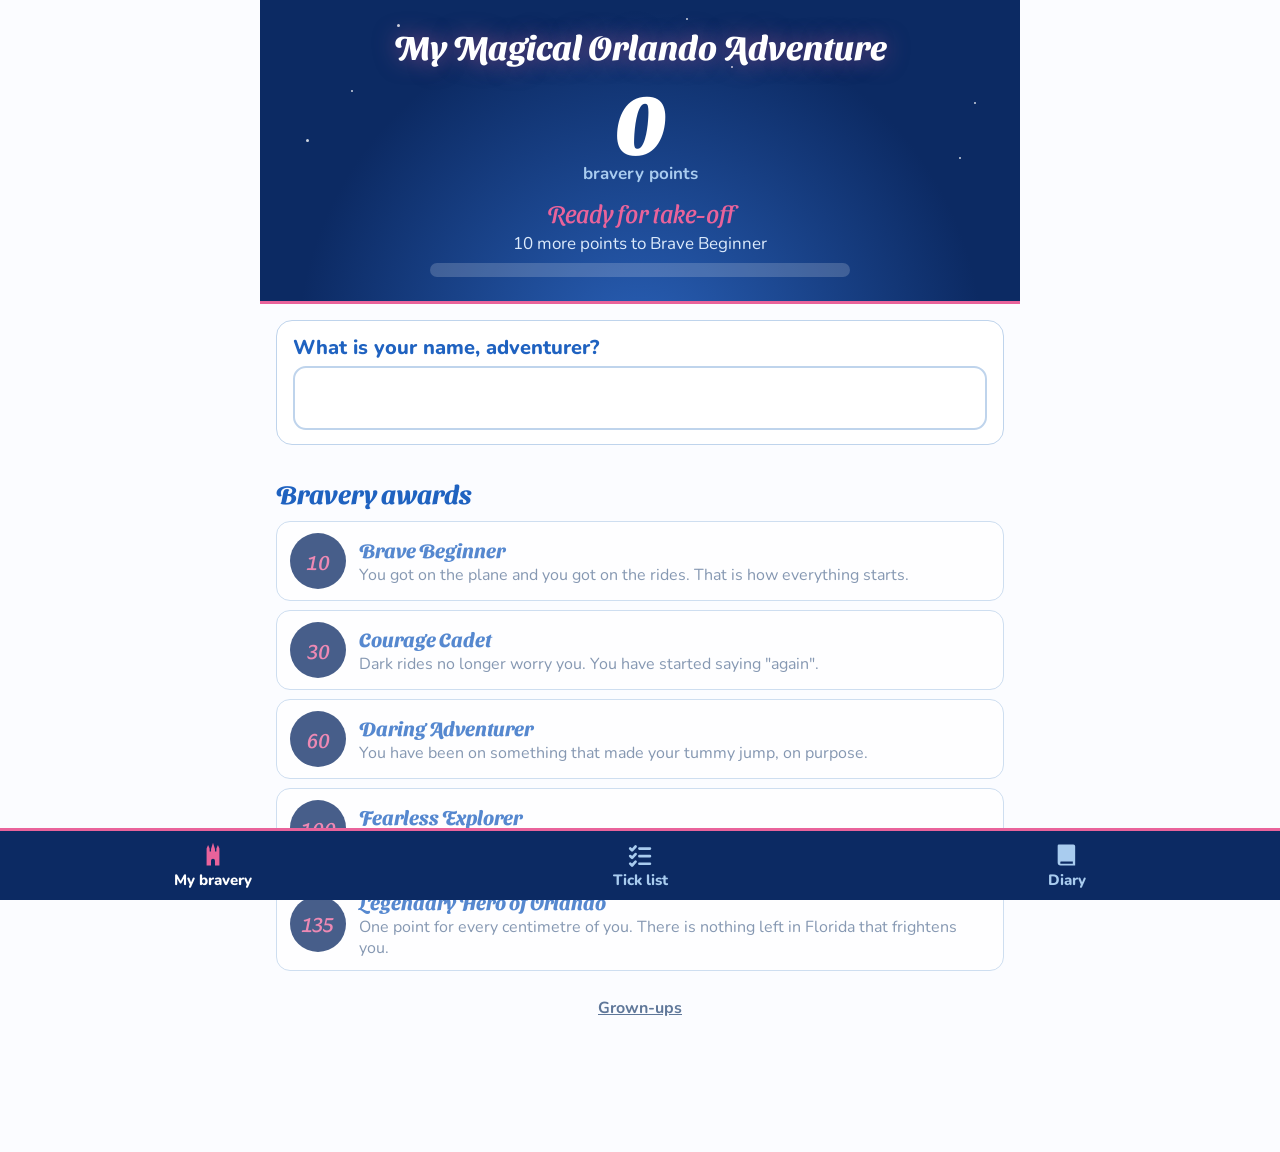
==== index.html @ 1919a065 "Build the tablet adventure book: ticks, bravery, diary, backup Offline web app with storage first: e" ====
<!DOCTYPE html>
<html lang="en-GB">
<head>
<meta charset="utf-8">
<meta name="viewport" content="width=device-width, initial-scale=1, viewport-fit=cover">
<meta name="robots" content="noindex, nofollow">
<meta name="theme-color" content="#0C2A63">
<meta name="referrer" content="no-referrer">
<title>Magical Orlando Adventure</title>
<link rel="manifest" href="./manifest.json">
<link rel="icon" href="./icons/icon-192.png">
<link rel="apple-touch-icon" href="./icons/icon-192.png">
<link rel="stylesheet" href="./fonts.css">
<link rel="stylesheet" href="./styles.css">
<style>
  /* Stops a white flash before the stylesheet arrives */
  html,body{margin:0;background:#FBFCFF;color:#0C2A63}
</style>
</head>
<body>
<svg width="0" height="0" style="position:absolute" aria-hidden="true">
  <symbol id="i-star" viewBox="0 0 24 24"><path d="M12 2.2l2.9 6.3 6.9.8-5.1 4.7 1.4 6.8L12 16.7l-6.1 3.4 1.4-6.8L2.2 9.3l6.9-.8z"/></symbol>
  <symbol id="i-tick" viewBox="0 0 24 24"><path d="M4 12.5l5.2 5.2L20 6.8" fill="none" stroke="currentColor" stroke-width="3.6" stroke-linecap="round" stroke-linejoin="round"/></symbol>
  <symbol id="i-castle" viewBox="0 0 24 24"><path d="M12 1.5l1.7 5.3V9h1.2V6.5l1.3-3 1.3 3V21H6.5V6.5l1.3-3 1.3 3V9h1.2V6.8zM10.3 21h3.4v-4a1.7 1.7 0 00-3.4 0z" fill-rule="evenodd"/></symbol>
  <symbol id="i-list" viewBox="0 0 24 24"><path d="M3.6 6.4l1.6 1.6 3-3.3M3.6 12.9l1.6 1.6 3-3.3M3.6 19.4l1.6 1.6 3-3.3M11.5 6.5h9M11.5 13h9M11.5 19.500h9" fill="none" stroke="currentColor" stroke-width="2.3" stroke-linecap="round" stroke-linejoin="round"/></symbol>
  <symbol id="i-book" viewBox="0 0 24 24"><path d="M5 3h12.500A1.500 1.500 0 0119 4.500V21H6.500A2.500 2.500 0 014 18.500V4a1 1 0 011-1zm1.500 15a1 1 0 000 1.500H17V17.500H6.500a1 1 0 000 .5z" fill-rule="evenodd"/></symbol>
  <symbol id="i-back" viewBox="0 0 24 24"><path d="M15 4.500L7.500 12l7.500 7.500" fill="none" stroke="currentColor" stroke-width="3.2" stroke-linecap="round" stroke-linejoin="round"/></symbol>
</svg>

<main id="app"></main>

<nav class="nav" aria-label="Main">
  <a href="#/" data-nav="home"><svg><use href="#i-castle"/></svg><span>My bravery</span></a>
  <a href="#/parks" data-nav="parks"><svg><use href="#i-list"/></svg><span>Tick list</span></a>
  <a href="#/diary" data-nav="diary"><svg><use href="#i-book"/></svg><span>Diary</span></a>
</nav>

<div class="toast" id="toast" role="status" aria-live="polite"></div>

<noscript>This adventure book needs JavaScript switched on.</noscript>
<script src="./storage.js"></script>
<script src="./app.js"></script>
</body>
</html>
---- fonts.css ----
/* Sansita Swashed and Nunito, Latin subset, from Google Fonts (SIL Open Font License).
   Built in so that no network request is ever needed. */
@font-face{font-family:'Nunito';font-style:normal;font-weight:200 1000;font-display:swap;src:url([data-uri]) format('woff2');unicode-range:U+0000-00FF, U+0131, U+0152-0153, U+02BB-02BC, U+02C6, U+02DA, U+02DC, U+0304, U+0308, U+0329, U+2000-206F, U+20AC, U+2122, U+2191, U+2193, U+2212, U+2215, U+FEFF, U+FFFD}
@font-face{font-family:'Nunito';font-style:italic;font-weight:200 1000;font-display:swap;src:url([data-uri]) format('woff2');unicode-range:U+0000-00FF, U+0131, U+0152-0153, U+02BB-02BC, U+02C6, U+02DA, U+02DC, U+0304, U+0308, U+0329, U+2000-206F, U+20AC, U+2122, U+2191, U+2193, U+2212, U+2215, U+FEFF, U+FFFD}
@font-face{font-family:'Sansita Swashed';font-style:normal;font-weight:300 900;font-display:swap;src:url([data-uri]) format('woff2');unicode-range:U+0000-00FF, U+0131, U+0152-0153, U+02BB-02BC, U+02C6, U+02DA, U+02DC, U+0304, U+0308, U+0329, U+2000-206F, U+20AC, U+2122, U+2191, U+2193, U+2212, U+2215, U+FEFF, U+FFFD}
---- styles.css ----
/* The design tokens are the printed book's, so the two look like a pair */
:root{
  --navy:#0C2A63;
  --blue:#1F62C0;
  --blue-mid:#3E86DC;
  --sky:#D3E5FA;
  --sky-deep:#A9CCEF;
  --pink:#E9639B;
  --pink-deep:#CE3E7C;
  --pink-soft:#FBDDE9;
  --paper:#FBFCFF;
  --line:#BFD4EC;
  --muted:#5F7799;
  --nav-height:72px;
  --tap:64px;
}
*{box-sizing:border-box;-webkit-tap-highlight-color:transparent}
html{-webkit-text-size-adjust:100%;text-size-adjust:100%}
body{
  margin:0;
  background:var(--paper);
  color:var(--navy);
  font-family:'Nunito',"Trebuchet MS",sans-serif;
  font-size:19px;
  line-height:1.3;
  overflow-x:hidden;
}
h1,h2,h3{font-family:'Sansita Swashed',Georgia,serif;font-weight:700;margin:0}
button,input,textarea{font:inherit;color:inherit}
button{cursor:pointer;touch-action:manipulation}
a{color:inherit}
svg{display:block}

main{
  max-width:760px;
  margin:0 auto;
  padding-bottom:calc(var(--nav-height) + 28px + env(safe-area-inset-bottom));
}
.wrap{padding:16px}

/* ---------- bottom nav ---------- */
.nav{
  position:fixed;left:0;right:0;bottom:0;z-index:20;
  display:flex;
  height:calc(var(--nav-height) + env(safe-area-inset-bottom));
  padding-bottom:env(safe-area-inset-bottom);
  background:var(--navy);
  border-top:3px solid var(--pink);
}
.nav a{
  flex:1;
  display:flex;flex-direction:column;align-items:center;justify-content:center;gap:2px;
  color:var(--sky-deep);
  text-decoration:none;
  font-weight:800;font-size:15px;
}
.nav svg{width:28px;height:28px;fill:currentColor}
.nav a.on{color:#fff}
.nav a.on svg{color:var(--pink);fill:var(--pink)}
body.typing .nav{display:none}

/* ---------- hero ---------- */
.hero{
  position:relative;overflow:hidden;
  background:var(--navy);
  background:radial-gradient(circle at 50% 118%, #2A61B8 0, #0C2A63 66%);
  color:#fff;text-align:center;
  padding:22px 18px 20px;
  border-bottom:3px solid var(--pink);
}
.hero .dot{position:absolute;background:#fff;border-radius:50%;opacity:.8}
.hero h1{position:relative;font-size:27px;line-height:1.08;text-shadow:0 0 22px rgba(233,99,155,.5)}
.points{position:relative;margin:12px 0 0;font-family:'Sansita Swashed',serif;font-weight:900;font-size:68px;line-height:1;color:#fff}
.points-label{position:relative;margin:2px 0 0;color:var(--sky-deep);font-weight:700;font-size:17px}
.rank{position:relative;margin:12px 0 0;font-family:'Sansita Swashed',serif;font-size:25px;color:var(--pink)}
.rank-next{position:relative;margin:4px 0 8px;font-size:17px;color:#DCEAFB}
.bar{position:relative;height:14px;border-radius:7px;background:rgba(255,255,255,.18);overflow:hidden}
.bar i{display:block;height:100%;border-radius:7px;background:var(--pink);transition:width .35s ease}
.hero .bar{max-width:420px;margin:0 auto}

/* ---------- park and day headings ---------- */
.topbar{
  position:sticky;top:0;z-index:10;
  display:flex;align-items:center;gap:6px;
  min-height:var(--tap);
  padding:4px 12px 4px 4px;
  background:var(--navy);color:#fff;
  border-bottom:3px solid var(--pink);
}
.topbar a.back{
  flex:0 0 auto;display:flex;align-items:center;gap:2px;
  min-height:56px;padding:0 10px 0 4px;
  color:#fff;text-decoration:none;font-weight:800;font-size:17px;
}
.topbar a.back svg{width:26px;height:26px}
.topbar .count{flex:1;text-align:center;font-weight:800;font-size:18px;color:var(--sky-deep)}
.pill{
  flex:0 0 auto;display:inline-flex;align-items:center;gap:5px;
  padding:6px 13px;border-radius:999px;
  background:#fff;color:var(--pink-deep);font-weight:800;font-size:19px;
}
.pill svg{width:20px;height:20px;fill:var(--pink)}
.bump{animation:bump .4s ease}
@keyframes bump{40%{transform:scale(1.3)}}

.parkhead{padding:18px 16px 8px}
.parkhead h2{font-size:29px;line-height:1.1;color:var(--navy)}
.parkhead p{margin:4px 0 0;color:var(--muted);font-weight:600}

h3.group{
  font-size:22px;color:var(--blue);
  margin:18px 16px 2px;padding-bottom:5px;
  border-bottom:2px dotted var(--line);
}

/* ---------- tick rows ---------- */
.tick{
  display:flex;align-items:center;gap:12px;
  width:100%;min-height:var(--tap);
  padding:9px 16px;
  background:none;border:0;border-bottom:1px solid #E6EEF8;
  text-align:left;
}
.box{
  flex:0 0 42px;height:42px;
  display:flex;align-items:center;justify-content:center;
  border:3px solid var(--blue);border-radius:11px;
  background:#fff;color:#fff;
}
.box svg{width:28px;height:28px;opacity:0;transform:scale(.4)}
.tick[aria-checked="true"]{background:#F2F7FE}
.tick[aria-checked="true"] .box{background:var(--blue)}
.tick[aria-checked="true"] .box svg{opacity:1;transform:none;transition:transform .15s ease}
.nm{flex:1 1 auto;min-width:0;font-weight:700;overflow-wrap:anywhere}
.nm small{display:block;font-weight:400;font-style:italic;font-size:16px;color:var(--muted)}
.ht{
  display:table;
  margin-top:3px;padding:1px 9px;
  border:1px solid var(--blue-mid);border-radius:999px;
  background:var(--sky);color:var(--blue);
  font-size:15px;font-weight:800;white-space:nowrap;
}
.stars{flex:0 0 auto;display:flex;gap:1px;fill:var(--pink)}
.stars svg{width:17px;height:17px}
.stars .off{fill:var(--sky-deep)}

/* ---------- cards and lists ---------- */
.card{
  display:block;width:100%;
  padding:14px 16px;margin:0 0 10px;
  border:1px solid var(--line);border-radius:16px;
  background:#fff;color:inherit;text-decoration:none;text-align:left;
}
a.card{min-height:var(--tap)}
.card-top{display:flex;align-items:center;justify-content:space-between;gap:10px}
.card-top b{font-size:20px}
.card-top span{flex:0 0 auto;color:var(--muted);font-weight:800;font-size:17px}
.card .bar{margin-top:9px;height:10px;background:var(--sky)}
.card .bar i{background:var(--blue)}
.card.today{border:2px solid var(--pink);background:var(--pink-soft)}
.card.done .bar i{background:var(--pink)}
.card .sub{display:block;margin-top:2px;color:var(--muted);font-weight:600;font-size:17px}
.dayline{display:flex;align-items:center;justify-content:space-between;gap:10px}
.dayline h3{font-size:22px;color:var(--blue)}
.dayline .stars svg{width:20px;height:20px}
.preview{margin:4px 0 0;color:var(--muted);font-size:17px;white-space:nowrap;overflow:hidden;text-overflow:ellipsis}

.note{
  margin:14px 16px;padding:12px 14px;
  border-left:5px solid var(--blue);border-radius:0 12px 12px 0;
  background:var(--sky);font-size:18px;
}
.note.rose{background:var(--pink-soft);border-left-color:var(--pink)}

/* ---------- ranks ---------- */
.awards h2{font-size:26px;color:var(--blue);margin:6px 0 10px}
.award{
  display:flex;gap:13px;align-items:center;
  padding:11px 13px;margin-bottom:9px;
  border:1px solid var(--line);border-radius:14px;background:#fff;
  opacity:.75;
}
.award.got{opacity:1;border:2px solid var(--pink)}
.award .badge{
  flex:0 0 56px;height:56px;border-radius:50%;
  display:flex;align-items:center;justify-content:center;
  background:var(--navy);color:var(--pink);
  font-family:'Sansita Swashed',serif;font-size:21px;
}
.award h3{font-size:20px;color:var(--blue)}
.award p{margin:2px 0 0;color:var(--muted);font-size:16px}
.small-link{
  display:block;min-height:56px;line-height:56px;text-align:center;
  color:var(--muted);font-weight:700;font-size:16px;
}

/* ---------- writing ---------- */
.field{display:block;margin:0 0 16px}
.field span{display:block;margin-bottom:5px;font-weight:800;color:var(--blue)}
.field textarea,.field input{
  display:block;width:100%;min-height:var(--tap);
  padding:12px 13px;
  border:2px solid var(--line);border-radius:13px;
  background:#fff;font-size:20px;resize:none;
}
.field textarea:focus,.field input:focus{outline:0;border-color:var(--blue)}
.rate{margin:6px 0 18px}
.rate > span{display:block;margin-bottom:4px;font-weight:800;color:var(--blue)}
.rate-row{display:flex;gap:2px;margin-left:-6px}
.rate button{
  flex:0 0 60px;height:60px;padding:6px;
  background:none;border:0;fill:var(--sky-deep);
}
.rate button.on{fill:var(--pink)}
.rate svg{width:48px;height:48px}
.daynav{display:flex;gap:10px}
.daynav a{flex:1;text-align:center}

/* ---------- buttons ---------- */
.btn{
  display:flex;align-items:center;justify-content:center;
  width:100%;min-height:var(--tap);
  padding:12px 16px;margin:0 0 10px;
  border:0;border-radius:14px;
  background:var(--blue);color:#fff;
  font-weight:800;font-size:19px;text-align:center;text-decoration:none;
}
.btn.pink{background:var(--pink-deep)}
.btn.quiet{background:#fff;color:var(--blue);border:2px solid var(--blue)}
.btn:disabled{opacity:.5}

.nudge{
  display:flex;align-items:center;gap:10px;
  margin:12px 16px 0;padding:10px 12px;
  border:2px solid var(--pink);border-radius:14px;background:var(--pink-soft);
  font-size:17px;font-weight:700;
}
.nudge p{flex:1;margin:0}
.nudge a{
  flex:0 0 auto;display:flex;align-items:center;min-height:56px;padding:0 14px;
  border-radius:12px;background:var(--pink-deep);color:#fff;text-decoration:none;font-weight:800;
}
.nudge button{flex:0 0 auto;min-height:56px;padding:0 10px;border:0;background:none;font-weight:800;color:var(--muted)}

/* ---------- grown ups ---------- */
.adult h2{font-size:25px;color:var(--blue);margin:22px 0 8px}
.adult h2:first-child{margin-top:4px}
.adult p{margin:0 0 10px}
.adult .msg{padding:10px 12px;border-radius:12px;background:var(--sky);font-weight:700}
.adult .msg.bad{background:var(--pink-soft)}
.adult details{margin:10px 0}
.adult summary{min-height:56px;line-height:56px;font-weight:800;color:var(--blue)}
.adult textarea.code{
  width:100%;height:130px;padding:9px;margin-bottom:10px;
  border:2px solid var(--line);border-radius:12px;background:#fff;
  font-family:monospace;font-size:14px;
}
.confirm{padding:14px;margin:12px 0;border:3px solid var(--pink-deep);border-radius:14px;background:#fff}
.health{margin:0;padding:0;list-style:none}
.health li{display:flex;justify-content:space-between;gap:14px;padding:10px 0;border-bottom:1px dotted var(--line);font-size:18px}
.health b{text-align:right}
.yes{color:#176A2C}
.no{color:var(--pink-deep)}

/* ---------- toast ---------- */
.toast{
  position:fixed;z-index:30;left:16px;right:16px;
  bottom:calc(var(--nav-height) + 14px + env(safe-area-inset-bottom));
  max-width:520px;margin:0 auto;padding:12px 16px;
  border-radius:14px;
  background:var(--pink-deep);color:#fff;
  font-weight:800;text-align:center;
  box-shadow:0 6px 20px rgba(8,24,60,.35);
  opacity:0;transform:translateY(12px);pointer-events:none;
  transition:opacity .2s ease,transform .2s ease;
}
.toast.show{opacity:1;transform:none}

.problem{padding:40px 22px;text-align:center}
.problem h1{font-size:28px;color:var(--blue);margin-bottom:10px}

@media (min-width:600px){
  body{font-size:20px}
  .hero{padding:28px 24px 24px}
  .hero h1{font-size:34px}
  .points{font-size:84px}
}
@media (prefers-reduced-motion:reduce){
  *{animation:none !important;transition:none !important}
}
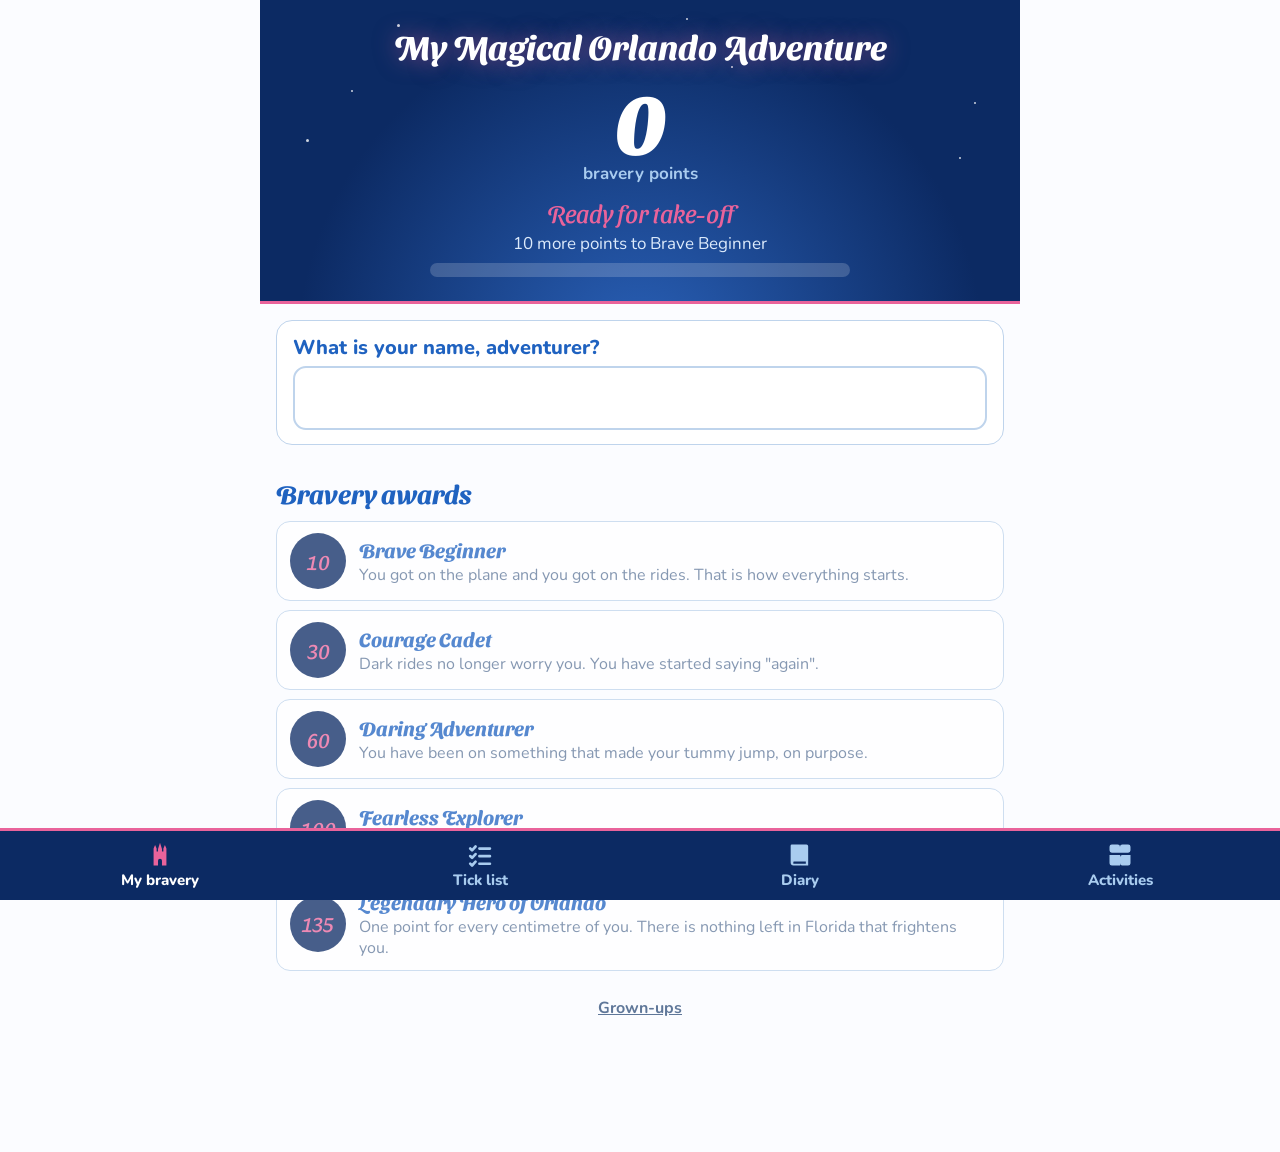
==== commit f2f19da8: "Add an activities section for queues and the plane Twenty puzzles and games from the printed pack, p" ====
--- a/index.html
+++ b/index.html
@@ -24,6 +24,7 @@
   <symbol id="i-castle" viewBox="0 0 24 24"><path d="M12 1.5l1.7 5.3V9h1.2V6.5l1.3-3 1.3 3V21H6.5V6.5l1.3-3 1.3 3V9h1.2V6.8zM10.3 21h3.4v-4a1.7 1.7 0 00-3.4 0z" fill-rule="evenodd"/></symbol>
   <symbol id="i-list" viewBox="0 0 24 24"><path d="M3.6 6.4l1.6 1.6 3-3.3M3.6 12.9l1.6 1.6 3-3.3M3.6 19.4l1.6 1.6 3-3.3M11.5 6.5h9M11.5 13h9M11.5 19.500h9" fill="none" stroke="currentColor" stroke-width="2.3" stroke-linecap="round" stroke-linejoin="round"/></symbol>
   <symbol id="i-book" viewBox="0 0 24 24"><path d="M5 3h12.500A1.500 1.500 0 0119 4.500V21H6.500A2.500 2.500 0 014 18.500V4a1 1 0 011-1zm1.500 15a1 1 0 000 1.500H17V17.500H6.500a1 1 0 000 .5z" fill-rule="evenodd"/></symbol>
+  <symbol id="i-play" viewBox="0 0 24 24"><path d="M5 3h5a2 2 0 012 2v5H5a2 2 0 01-2-2V5a2 2 0 012-2zm9 0h5a2 2 0 012 2v3a2 2 0 01-2 2h-7V5a2 2 0 012-2zM3 12h9v9H5a2 2 0 01-2-2zm11 0h7v7a2 2 0 01-2 2h-5a2 2 0 01-2-2v-5a2 2 0 012-2z"/></symbol>
   <symbol id="i-back" viewBox="0 0 24 24"><path d="M15 4.500L7.500 12l7.500 7.500" fill="none" stroke="currentColor" stroke-width="3.2" stroke-linecap="round" stroke-linejoin="round"/></symbol>
 </svg>
 
@@ -33,12 +34,14 @@
   <a href="#/" data-nav="home"><svg><use href="#i-castle"/></svg><span>My bravery</span></a>
   <a href="#/parks" data-nav="parks"><svg><use href="#i-list"/></svg><span>Tick list</span></a>
   <a href="#/diary" data-nav="diary"><svg><use href="#i-book"/></svg><span>Diary</span></a>
+  <a href="#/activities" data-nav="activities"><svg><use href="#i-play"/></svg><span>Activities</span></a>
 </nav>
 
 <div class="toast" id="toast" role="status" aria-live="polite"></div>
 
 <noscript>This adventure book needs JavaScript switched on.</noscript>
 <script src="./storage.js"></script>
+<script src="./activities.js"></script>
 <script src="./app.js"></script>
 </body>
 </html>
--- a/styles.css
+++ b/styles.css
@@ -262,6 +262,95 @@
 .yes{color:#176A2C}
 .no{color:var(--pink-deep)}
 
+/* ---------- activities ---------- */
+h3.group.flush{margin:18px 0 8px}
+h3.group.flush:first-child{margin-top:0}
+.act-tip{margin:10px 0;color:var(--muted);font-size:17px;font-weight:600}
+.act-done{
+  margin:12px 0;padding:11px 14px;border-radius:13px;
+  background:var(--pink-soft);color:var(--pink-deep);
+  font-family:'Sansita Swashed',serif;font-size:23px;text-align:center;
+}
+.words{display:flex;flex-wrap:wrap;gap:7px;margin:12px 0}
+.word{padding:5px 11px;border-radius:999px;background:var(--sky);font-size:16px;font-weight:800;overflow-wrap:anywhere}
+.word.got{background:var(--pink-soft);color:var(--pink-deep);text-decoration:line-through}
+.word.solved{background:var(--pink-soft);color:var(--pink-deep)}
+.flush-list .tick:first-child{border-top:1px solid #E6EEF8}
+
+/* the size of a square, worked out from the page width */
+.ws,.xw{--cell:calc((100vw - 32px) / var(--n));display:grid;grid-template-columns:repeat(var(--n),var(--cell));grid-auto-rows:var(--cell);user-select:none;-webkit-user-select:none}
+@media (min-width:760px){.ws,.xw{--cell:calc(728px / var(--n))}}
+.ws{touch-action:none;border:2px solid var(--line);border-radius:10px;background:#fff;overflow:hidden}
+.ws span{display:flex;align-items:center;justify-content:center;font-weight:800;font-size:calc(var(--cell) * .54)}
+.ws span.got{background:var(--pink-soft);color:var(--pink-deep)}
+.ws span.sel{background:var(--blue-mid);color:#fff}
+
+.xw span{position:relative;display:flex;align-items:center;justify-content:center;background:#fff;border:1px solid var(--blue-mid);margin:-.5px;font-weight:800;font-size:calc(var(--cell) * .58)}
+.xw span.blk{background:transparent;border-color:transparent}
+.xw i{position:absolute;left:2px;top:0;font-style:normal;font-size:calc(var(--cell) * .27);font-weight:700;color:var(--muted)}
+.xw .act-word{background:var(--sky)}
+.xw .act-cell{background:var(--pink-soft);box-shadow:inset 0 0 0 2px var(--pink-deep)}
+.xw .wrong{color:var(--pink-deep);text-decoration:line-through}
+.clue-now{margin:10px 0;font-size:18px;font-weight:700;min-height:48px}
+.clue{display:block;width:100%;min-height:56px;padding:8px 2px;background:none;border:0;border-bottom:1px dotted var(--line);text-align:left;font-size:18px}
+
+.keys{
+  position:sticky;z-index:5;bottom:calc(var(--nav-height) + 6px + env(safe-area-inset-bottom));
+  margin:10px -10px;padding:6px 4px;
+  background:#E7EFFA;border-radius:12px;
+}
+.key-row{display:flex;justify-content:center;gap:3px;margin-bottom:3px}
+.key{flex:1 1 0;min-width:0;max-width:70px;height:56px;padding:0;border:0;border-radius:8px;background:#fff;font-weight:800;font-size:21px;box-shadow:0 1px 0 var(--line)}
+.key.wide{flex:1.6 1 0;max-width:100px;background:var(--sky)}
+.key.right{background:var(--blue);color:#fff}
+.key.wrong{background:transparent;color:var(--sky-deep);box-shadow:none}
+
+.code-key{display:grid;grid-template-columns:repeat(9,1fr);gap:3px;margin-bottom:10px}
+.code-key span{padding:2px 0;border-radius:6px;background:var(--sky);text-align:center;font-size:15px}
+.code-key b{display:block;color:var(--blue)}
+.msg-words{display:flex;flex-wrap:wrap;gap:12px 18px}
+.msg-word{display:flex;gap:3px}
+.slot{display:flex;flex-direction:column;align-items:center;justify-content:center;width:42px;height:66px;border:2px solid var(--line);border-radius:9px;background:#fff}
+.slot b{font-size:22px;line-height:1.1}
+.slot small{color:var(--muted);font-size:14px;font-weight:700}
+.slot.act-cell{border-color:var(--pink-deep);background:var(--pink-soft)}
+.slot.right{border-color:var(--blue);background:var(--sky)}
+.slot.wrong b{color:var(--pink-deep)}
+
+.tiles{display:flex;flex-wrap:wrap;justify-content:center;gap:6px;margin:10px 0}
+.tile{width:56px;height:60px;padding:0;border:0;border-radius:11px;background:var(--blue);color:#fff;font-family:'Sansita Swashed',serif;font-size:26px}
+.tile.empty{display:block;background:var(--sky)}
+.tile.chosen{background:var(--pink-deep)}
+
+.q-text{margin:0 0 9px;font-weight:800;font-size:20px}
+.opt{display:block;width:100%;min-height:58px;padding:10px 14px;margin-bottom:8px;border:2px solid var(--line);border-radius:12px;background:#fff;font-weight:700;text-align:left}
+.opt:last-child{margin-bottom:0}
+.opt.right{border-color:var(--blue);background:var(--blue);color:#fff}
+.opt.wrong{border-color:var(--pink-deep);background:var(--pink-soft);color:var(--pink-deep)}
+.opt.dim{opacity:.55}
+.or{margin:4px 0;text-align:center;font-family:'Sansita Swashed',serif;color:var(--pink-deep)}
+.choose{display:flex;gap:8px;margin-bottom:6px}
+.choose .opt{flex:1;margin:0;text-align:center}
+
+.pic{position:relative;max-width:440px;margin:0 auto 10px}
+.pic svg{display:block;width:100%;height:auto}
+.pic .rings{position:absolute;left:0;top:0;pointer-events:none}
+.rings circle{fill:none;stroke:var(--pink-deep);stroke-width:1.5}
+
+.bingo{display:grid;grid-template-columns:repeat(5,1fr);gap:4px}
+.bingo button{min-height:88px;padding:4px;border:2px solid var(--line);border-radius:10px;background:#fff;font-size:15px;font-weight:700;line-height:1.15;overflow-wrap:anywhere}
+.bingo button.on{border-color:var(--pink-deep);background:var(--pink-soft)}
+
+.ttt{display:grid;grid-template-columns:repeat(3,110px);grid-auto-rows:110px;gap:7px;justify-content:center}
+.ttt button{padding:0;border:2px solid var(--line);border-radius:14px;background:#fff;font-family:'Sansita Swashed',serif;font-size:58px;color:var(--blue)}
+.ttt button.X{color:var(--pink-deep)}
+
+.gallows{width:170px;height:170px;margin:0 auto}
+.gallows g{stroke:var(--navy);stroke-width:1.4;fill:none;stroke-linecap:round}
+.hword{display:flex;flex-wrap:wrap;justify-content:center;gap:5px;margin:8px 0}
+.hl{min-width:30px;font-family:'Sansita Swashed',serif;font-size:32px;text-align:center;border-bottom:3px solid transparent}
+.hl.blank{border-bottom-color:var(--navy)}
+
 /* ---------- toast ---------- */
 .toast{
   position:fixed;z-index:30;left:16px;right:16px;
